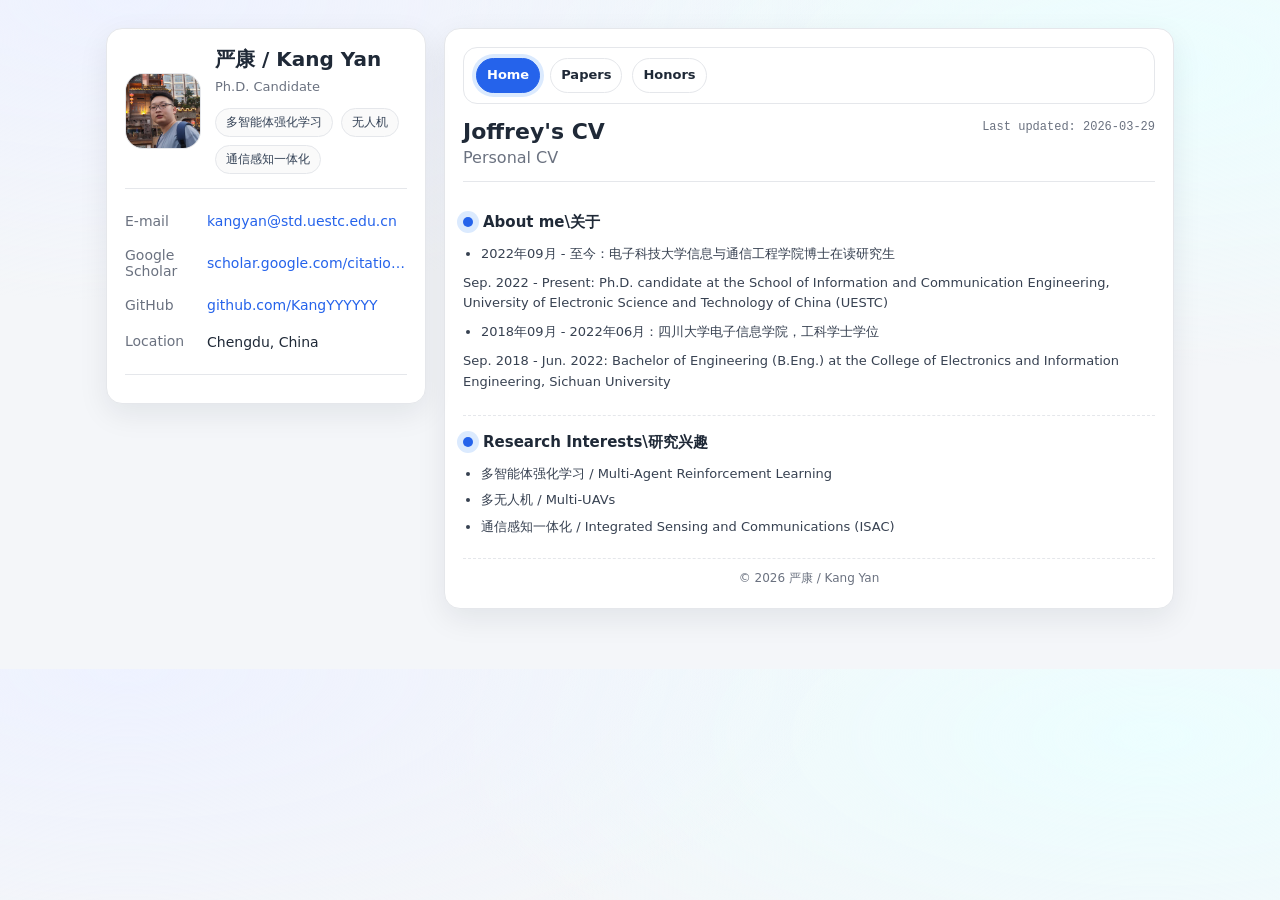
==== index.html @ e9d0a835 "Update homepage content" ====
<!doctype html>
<html lang="zh-CN">
<head>
  <meta charset="utf-8" />
  <meta name="viewport" content="width=device-width,initial-scale=1" />
  <title>Kang&#x27;s CV</title>
  <meta name="description" content="CV" />
  <!-- CV_SHELL_GENERATED -->
  <style>
:root{
  --bg:#f4f6f9;
  --card:#ffffff;
  --text:#1f2937;
  --muted:#6b7280;
  --line:#e5e7eb;
  --primary:#2563eb;
  --primary-weak:#dbeafe;
  --shadow:0 10px 30px rgba(17,24,39,.08);
  --radius:16px;
  --mono: ui-monospace, SFMono-Regular, Menlo, Monaco, Consolas, "Liberation Mono", "Courier New", monospace;
  --sans: ui-sans-serif, system-ui, -apple-system, "Segoe UI", Roboto, "Helvetica Neue", Arial, "Noto Sans",
          "PingFang SC","Hiragino Sans GB","Microsoft YaHei", sans-serif;
}
*{ box-sizing:border-box; }
body{
  margin:0;
  font-family:var(--sans);
  color:var(--text);
  background: radial-gradient(1200px 500px at 10% 0%, #eef2ff 0%, transparent 60%),
              radial-gradient(1200px 500px at 90% 10%, #ecfeff 0%, transparent 60%),
              var(--bg);
  line-height:1.6;
}
a{ color:var(--primary); text-decoration:none; }
a:hover{ text-decoration:underline; }

.wrap{
  max-width:1100px;
  margin:28px auto;
  padding:0 16px 32px;
  display:grid;
  grid-template-columns: 320px 1fr;
  gap:18px;
  align-items:start;
}
.card{
  background:var(--card);
  border:1px solid var(--line);
  border-radius:var(--radius);
  box-shadow:var(--shadow);
}

/* Sidebar */
.sidebar{
  position:sticky;
  top:18px;
  padding:18px 18px 14px;
}
.profile{
  display:flex;
  gap:14px;
  align-items:center;
  padding-bottom:14px;
  border-bottom:1px solid var(--line);
}
.avatar{
  width:76px; height:76px;
  border-radius:18px;
  background:#ddd;
  overflow:hidden;
  flex:0 0 auto;
  border:1px solid var(--line);
}
.avatar img{ width:100%; height:100%; object-fit:cover; display:block; }
.name{ font-size:20px; font-weight:750; margin:0; line-height:1.2; }
.title{ margin:6px 0 0; color:var(--muted); font-size:13px; }
.tags{ margin-top:10px; display:flex; gap:8px; flex-wrap:wrap; }
.tag{ font-size:12px; padding:4px 10px; border-radius:999px; border:1px solid var(--line); background:#fafafa; color:#334155; }

.contact{
  padding:14px 0;
  border-bottom:1px solid var(--line);
}
.contact .item{
  display:flex; gap:10px; align-items:center;
  padding:7px 0; font-size:14px;
}
.contact .k{ color:var(--muted); width:72px; flex:0 0 auto; line-height:1.2; }
.contact .v{ flex:1; min-width:0; overflow-wrap:anywhere; }
.contact .v a{
  display:block;
  max-width:100%;
  overflow:hidden;
  text-overflow:ellipsis;
  white-space:nowrap;
}

.actions{ padding-top:14px; display:flex; gap:10px; flex-wrap:wrap; }
.btn{
  display:inline-flex; align-items:center; gap:8px;
  padding:9px 12px; border-radius:12px;
  border:1px solid var(--line);
  background:#fff; color:var(--text);
  font-weight:650; font-size:13px;
  cursor:pointer; user-select:none;
}
.btn.primary{ background:var(--primary); border-color:var(--primary); color:#fff; }
.btn:hover{ filter:brightness(.98); }

.hint{ margin:12px 0 0; color:var(--muted); font-size:12px; }

/* Main */
.main{ padding:18px 18px 20px; }

/* Navbar */
.navbar{
  display:flex;
  gap:10px;
  flex-wrap:wrap;
  padding:10px 12px;
  border:1px solid var(--line);
  border-radius:14px;
  background:#fff;
  margin-bottom:14px;
}
.navbar .navlink{
  display:inline-flex;
  align-items:center;
  padding:6px 10px;
  border-radius:999px;
  border:1px solid var(--line);
  background:#fff;
  color:var(--text);
  font-weight:750;
  font-size:13px;
}
.navbar .navlink:hover{
  text-decoration:none;
  filter:brightness(.98);
  border-color: rgba(37,99,235,.35);
  box-shadow:0 0 0 4px var(--primary-weak);
}

.navbar .navlink.active{
  background:var(--primary);
  border-color:var(--primary);
  color:#fff;
  text-decoration:none;
  box-shadow:0 0 0 4px var(--primary-weak);
}

.ext-content{ font-size:13px; color:#374151; }
.ext-content img{ max-width:100%; height:auto; }
.ext-content table{ border-collapse:collapse; max-width:100%; }
.ext-content th,.ext-content td{ border:1px solid var(--line); padding:6px 8px; }
.ext-content code{ font-family:var(--mono); font-size:12px; background:#f3f4f6; padding:2px 4px; border-radius:6px; }

.topbar{
  display:flex; justify-content:space-between; align-items:flex-start; gap:12px;
  padding-bottom:10px; border-bottom:1px solid var(--line); margin-bottom:14px;
}
.topbar h1{ margin:0; font-size:22px; line-height:1.25; }
.topbar .meta{
  text-align:right; color:var(--muted); font-size:12px;
  font-family:var(--mono); white-space:nowrap;
}

section{ padding:14px 0; border-bottom:1px dashed var(--line); }
section:last-child{ border-bottom:none; }
.sec-title{
  display:flex; align-items:center; gap:10px;
  margin:0 0 10px; font-size:15px; font-weight:800;
}
.dot{
  width:10px; height:10px; border-radius:999px;
  background:var(--primary);
  box-shadow:0 0 0 6px var(--primary-weak);
  flex:0 0 auto;
}
.lead{ margin:0; font-size:14px; color:#111827; }
.muted{ color:var(--muted); }

ul{ margin:8px 0 0 18px; padding:0; color:#374151; font-size:13px; }
li{ margin:6px 0; }
p{ margin:8px 0; color:#374151; font-size:13px; }

/* Publications */
.pub{
  display:flex; gap:12px;
  padding:10px 12px;
  border:1px solid var(--line);
  border-radius:14px;
  background:#fff;
  margin-top:10px;
}
.pub .idx{
  font-family:var(--mono);
  color:var(--muted);
  width:28px;
  flex:0 0 auto;
  text-align:right;
  padding-top:2px;
}
.pub .content{ flex:1; min-width:0; }
.pub .ptitle{ margin:0; font-weight:800; color:#111827; font-size:13px; }
.pub .meta-line{
  margin:4px 0 0;
  display:flex;
  flex-wrap:wrap;
  gap:8px;
  align-items:center;
  font-size:12px;
  color:#374151;
}
.pub .authors-text{ min-width:0; }
.pub .venue-badge{
  display:inline-flex;
  align-items:center;
  padding:2px 10px;
  border-radius:999px;
  border:1px solid rgba(37,99,235,.25);
  background: linear-gradient(90deg, rgba(37,99,235,.14), rgba(16,185,129,.10));
  color:#0f172a;
  font-weight:800;
}
.pub .authors{ margin:4px 0 0; font-size:12px; color:#374151; }
.pub .venue{ margin:4px 0 0; font-size:12px; color:var(--muted); }
.links{ margin-top:8px; display:flex; gap:8px; flex-wrap:wrap; }
.pill{
  font-size:12px;
  padding:5px 10px;
  border-radius:999px;
  border:1px solid var(--line);
  background:#fff;
}

.footer{ margin-top:10px; color:var(--muted); font-size:12px; text-align:center; }

@media (max-width: 940px){
  .wrap{ grid-template-columns:1fr; }
  .sidebar{ position:relative; top:auto; }
  .topbar .meta{ text-align:left; white-space:normal; }
}
  </style>
<script>
(function(){
  var PREFIX = "CV_ZOOM=";

  function parseDesired(){
    try{
      if (window.name && window.name.indexOf(PREFIX) === 0){
        var v = parseFloat(window.name.slice(PREFIX.length));
        if (isFinite(v) && v > 0) return v;
      }
    }catch(e){}
    return null;
  }

  var lastDpr = window.devicePixelRatio || 1;
  var desired = parseDesired();
  if (!desired) desired = lastDpr;

  function apply(){
    var cur = window.devicePixelRatio || 1;
    if (!cur) cur = 1;
    var factor = desired / cur;
    if (isFinite(factor) && factor > 0.1 && factor < 10){
      var de = document.documentElement;
      if ('zoom' in de.style){
        de.style.zoom = factor;
      }else{
        de.style.transformOrigin = '0 0';
        de.style.transform = 'scale(' + factor + ')';
        de.style.width = (100 / factor) + '%';
      }
    }
  }

  function save(){
    try{ window.name = PREFIX + String(desired); }catch(e){}
  }

  // Apply ASAP (before paint as much as possible)
  apply();

  // If user changes browser zoom (devicePixelRatio changes), adopt it and avoid double scaling.
  window.addEventListener("resize", function(){
    var dpr = window.devicePixelRatio || 1;
    if (Math.abs(dpr - lastDpr) > 0.001){
      desired = dpr;
      lastDpr = dpr;
      apply(); // becomes 1x when desired == dpr
      save();
    }
  });

  window.addEventListener("pagehide", save);
  window.addEventListener("beforeunload", save);
})();
</script>
</head>

<body>
  <div class="wrap">
    <aside class="card sidebar">
      <div class="profile">
        <div class="avatar"><img src="./CV.png" alt="avatar" /></div>
        <div>
          <h2 class="name">严康 / Kang Yan</h2>
          <p class="title">Ph.D. Candidate</p>
          <div class="tags"><span class="tag">多智能体强化学习</span><span class="tag">无人机</span><span class="tag">通信感知一体化</span></div>
        </div>
      </div>

      <div class="contact">
<div class="item"><div class="k">E-mail</div><div class="v"><a href="mailto:kangyan@std.uestc.edu.cn" title="mailto:kangyan@std.uestc.edu.cn" target="_blank" rel="noopener noreferrer">kangyan@std.uestc.edu.cn</a></div></div>
<div class="item"><div class="k">Google Scholar</div><div class="v"><a href="https://scholar.google.com/citations?user=vpVf8rEAAAAJ" title="https://scholar.google.com/citations?user=vpVf8rEAAAAJ" target="_blank" rel="noopener noreferrer">scholar.google.com/citations?user=vpVf8rEAAAAJ</a></div></div>
<div class="item"><div class="k">GitHub</div><div class="v"><a href="https://github.com/KangYYYYYY" title="https://github.com/KangYYYYYY" target="_blank" rel="noopener noreferrer">github.com/KangYYYYYY</a></div></div>
<div class="item"><div class="k">Location</div><div class="v">Chengdu, China</div></div>
      </div>

      <div class="actions">

      </div>


    </aside>

    <main class="card main">
<nav class="navbar"><a class="navlink active" href="index.html" target="_self">Home</a><a class="navlink" href="papers.html" target="_self">Papers</a><a class="navlink" href="honors.html" target="_self">Honors</a></nav>
      <div class="topbar">
        <div>
          <h1>Joffrey's CV</h1>
          <div class="muted">Personal CV</div>
        </div>
        <div class="meta">
          <div>Last updated: 2026-03-29</div>
        </div>
      </div>

<section>
<h3 class="sec-title"><span class="dot"></span>About me\关于</h3>
<ul>
<li>2022年09月 - 至今：电子科技大学信息与通信工程学院博士在读研究生</li>
</ul>
<p>Sep. 2022 - Present: Ph.D. candidate at the School of Information and Communication Engineering, University of Electronic Science and Technology of China (UESTC)</p>
<ul>
<li>2018年09月 - 2022年06月：四川大学电子信息学院，工科学士学位</li>
</ul>
<p>Sep. 2018 - Jun. 2022: Bachelor of Engineering (B.Eng.) at the College of Electronics and Information Engineering, Sichuan University</p>
</section>
<section>
<h3 class="sec-title"><span class="dot"></span>Research Interests\研究兴趣</h3>
<ul>
<li>多智能体强化学习 / Multi-Agent Reinforcement Learning</li>
<li>多无人机 / Multi-UAVs</li>
<li>通信感知一体化 / Integrated Sensing and Communications (ISAC)</li>
</ul>
</section>

      <div class="footer">© 2026 严康 / Kang Yan</div>
    </main>
  </div>
</body>
</html>
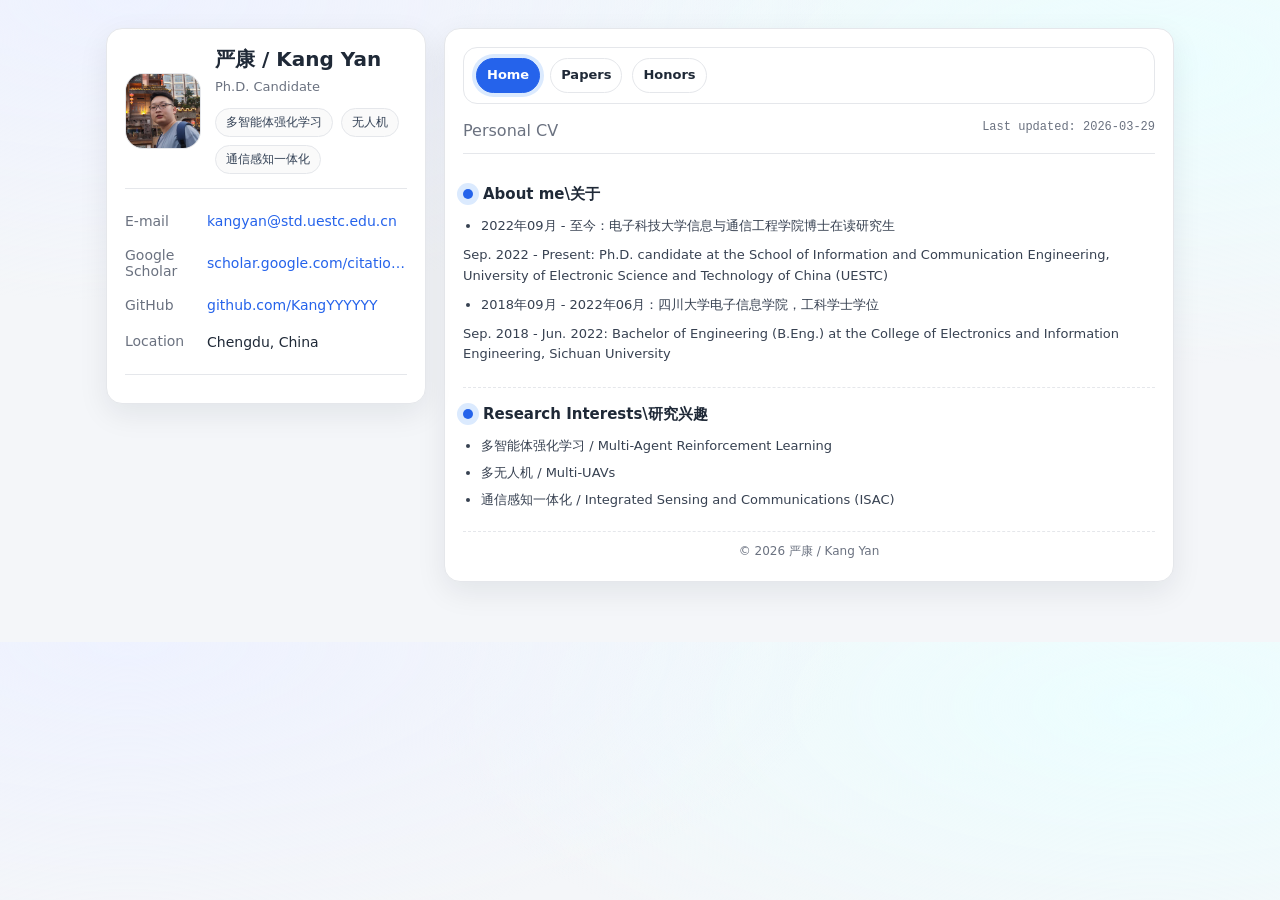
==== commit 46c49f50: "Regenerate site pages and update CV build logic" ====
--- a/index.html
+++ b/index.html
@@ -330,7 +330,7 @@
 <nav class="navbar"><a class="navlink active" href="index.html" target="_self">Home</a><a class="navlink" href="papers.html" target="_self">Papers</a><a class="navlink" href="honors.html" target="_self">Honors</a></nav>
       <div class="topbar">
         <div>
-          <h1>Joffrey's CV</h1>
+          <h1> </h1>
           <div class="muted">Personal CV</div>
         </div>
         <div class="meta">
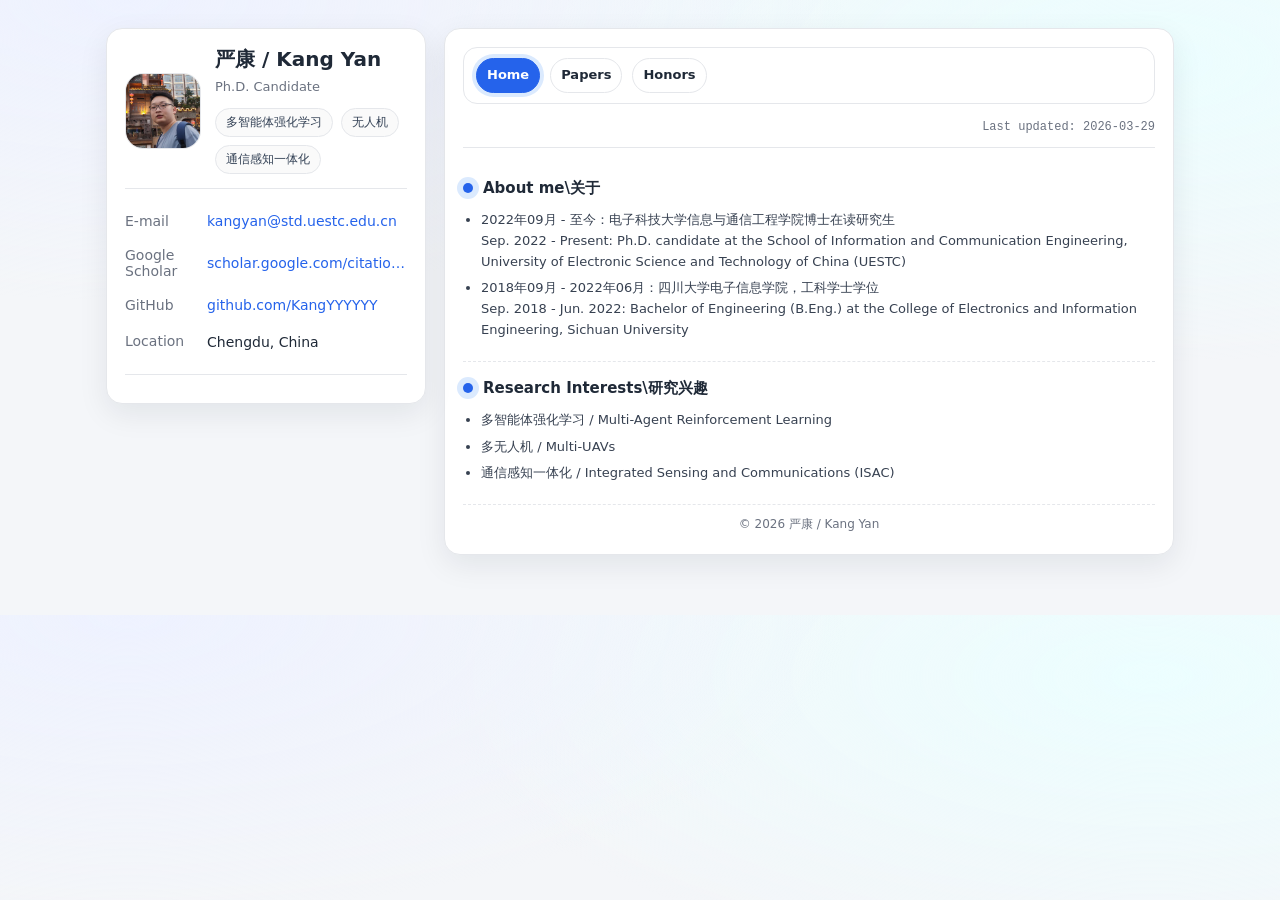
==== commit 18b0eb66: "Align About me bilingual item formatting" ====
--- a/index.html
+++ b/index.html
@@ -331,7 +331,7 @@
       <div class="topbar">
         <div>
           <h1> </h1>
-          <div class="muted">Personal CV</div>
+          <div class="muted"> </div>
         </div>
         <div class="meta">
           <div>Last updated: 2026-03-29</div>
@@ -341,13 +341,9 @@
 <section>
 <h3 class="sec-title"><span class="dot"></span>About me\关于</h3>
 <ul>
-<li>2022年09月 - 至今：电子科技大学信息与通信工程学院博士在读研究生</li>
+<li>2022年09月 - 至今：电子科技大学信息与通信工程学院博士在读研究生<br>Sep. 2022 - Present: Ph.D. candidate at the School of Information and Communication Engineering, University of Electronic Science and Technology of China (UESTC)</li>
+<li>2018年09月 - 2022年06月：四川大学电子信息学院，工科学士学位<br>Sep. 2018 - Jun. 2022: Bachelor of Engineering (B.Eng.) at the College of Electronics and Information Engineering, Sichuan University</li>
 </ul>
-<p>Sep. 2022 - Present: Ph.D. candidate at the School of Information and Communication Engineering, University of Electronic Science and Technology of China (UESTC)</p>
-<ul>
-<li>2018年09月 - 2022年06月：四川大学电子信息学院，工科学士学位</li>
-</ul>
-<p>Sep. 2018 - Jun. 2022: Bachelor of Engineering (B.Eng.) at the College of Electronics and Information Engineering, Sichuan University</p>
 </section>
 <section>
 <h3 class="sec-title"><span class="dot"></span>Research Interests\研究兴趣</h3>
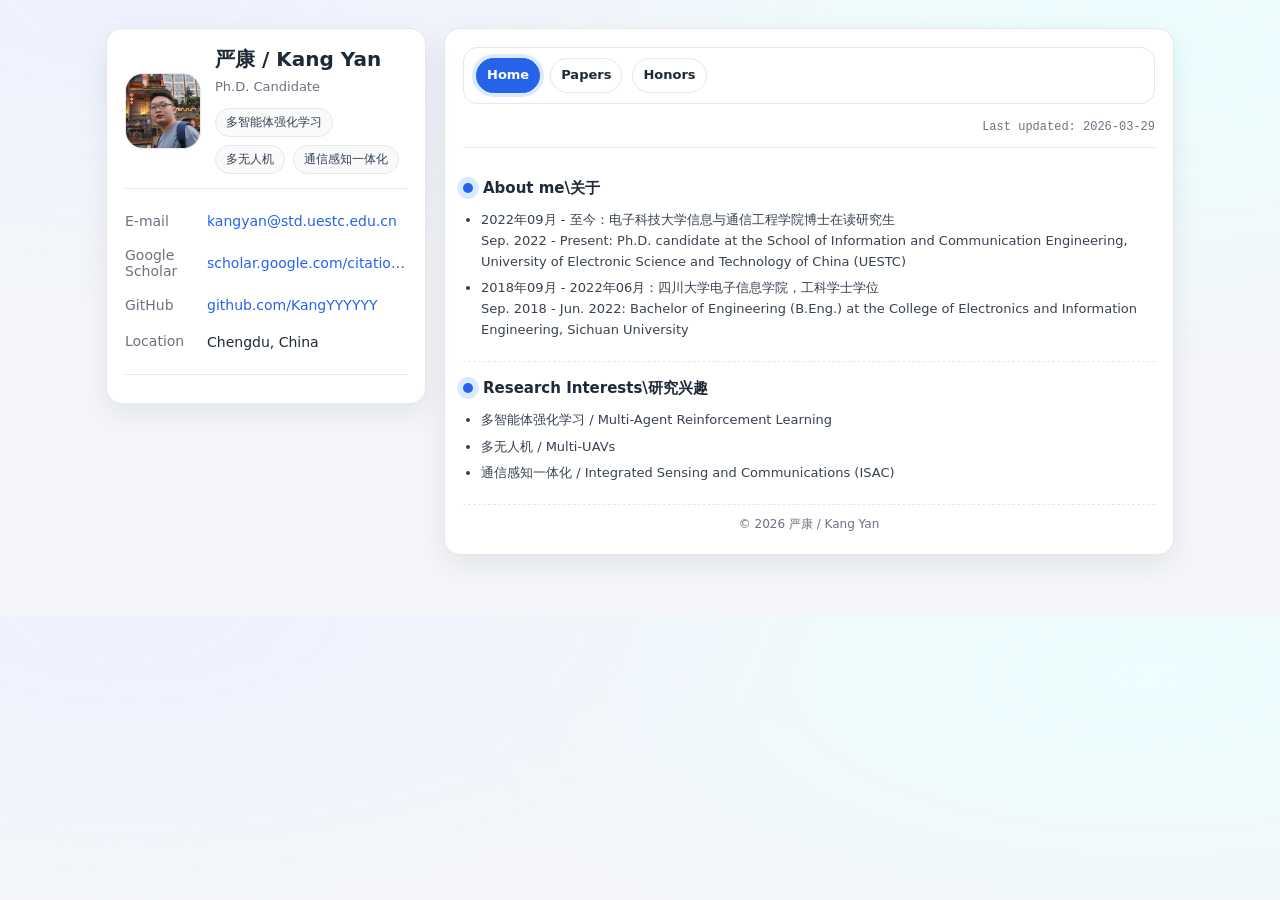
==== commit 5533e07e: "Update CV content and regenerate site pages" ====
--- a/index.html
+++ b/index.html
@@ -308,7 +308,7 @@
         <div>
           <h2 class="name">严康 / Kang Yan</h2>
           <p class="title">Ph.D. Candidate</p>
-          <div class="tags"><span class="tag">多智能体强化学习</span><span class="tag">无人机</span><span class="tag">通信感知一体化</span></div>
+          <div class="tags"><span class="tag">多智能体强化学习</span><span class="tag">多无人机</span><span class="tag">通信感知一体化</span></div>
         </div>
       </div>
 
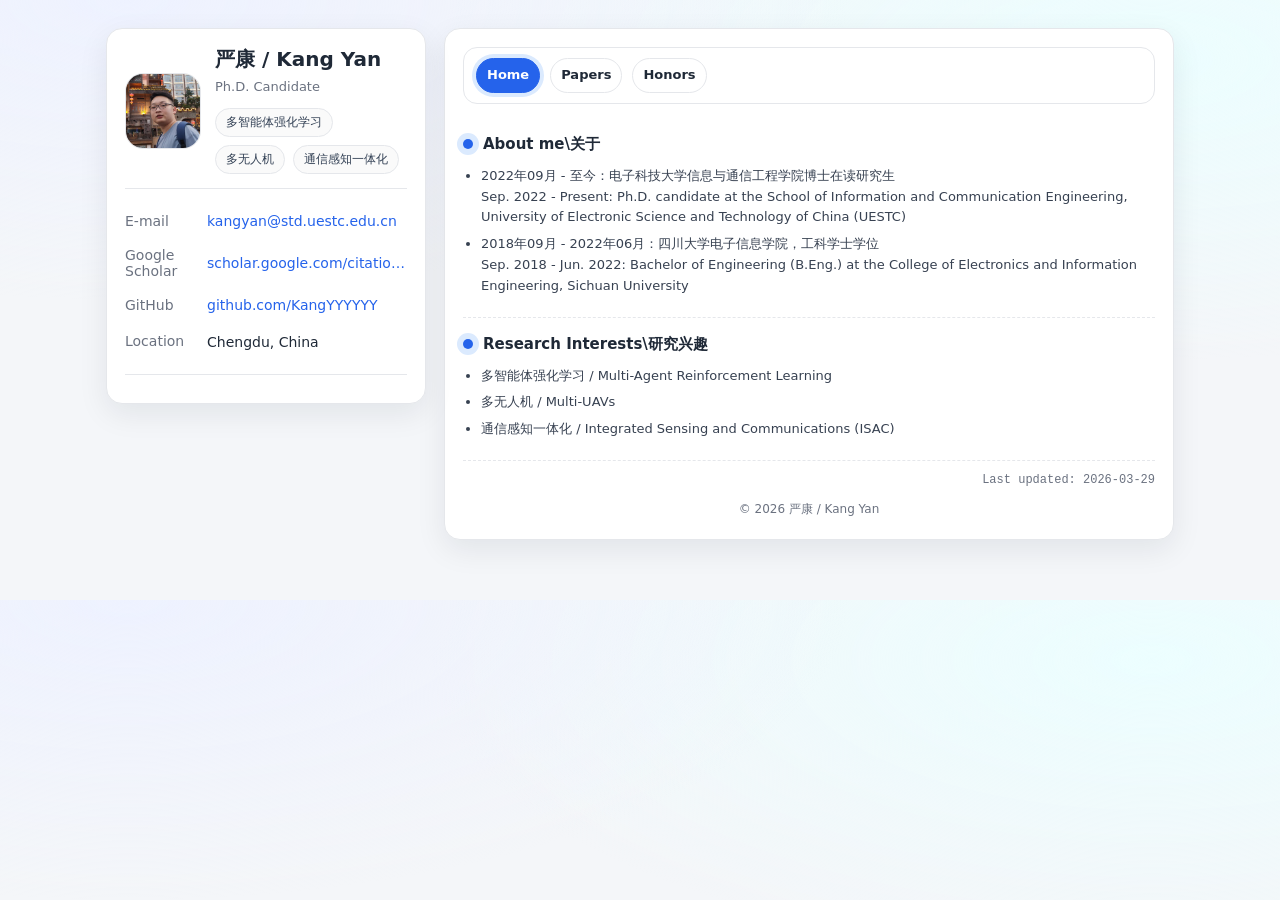
==== commit be1b2312: "Relocate Last updated display" ====
--- a/index.html
+++ b/index.html
@@ -155,14 +155,13 @@
 .ext-content th,.ext-content td{ border:1px solid var(--line); padding:6px 8px; }
 .ext-content code{ font-family:var(--mono); font-size:12px; background:#f3f4f6; padding:2px 4px; border-radius:6px; }
 
-.topbar{
-  display:flex; justify-content:space-between; align-items:flex-start; gap:12px;
-  padding-bottom:10px; border-bottom:1px solid var(--line); margin-bottom:14px;
-}
-.topbar h1{ margin:0; font-size:22px; line-height:1.25; }
-.topbar .meta{
-  text-align:right; color:var(--muted); font-size:12px;
-  font-family:var(--mono); white-space:nowrap;
+
+.updated{
+    margin-top:10px;
+    color:var(--muted);
+    font-size:12px;
+    font-family:var(--mono);
+    text-align:right;
 }
 
 section{ padding:14px 0; border-bottom:1px dashed var(--line); }
@@ -239,7 +238,7 @@
 @media (max-width: 940px){
   .wrap{ grid-template-columns:1fr; }
   .sidebar{ position:relative; top:auto; }
-  .topbar .meta{ text-align:left; white-space:normal; }
+    .updated{ text-align:left; white-space:normal; }
 }
   </style>
 <script>
@@ -328,16 +327,6 @@
 
     <main class="card main">
 <nav class="navbar"><a class="navlink active" href="index.html" target="_self">Home</a><a class="navlink" href="papers.html" target="_self">Papers</a><a class="navlink" href="honors.html" target="_self">Honors</a></nav>
-      <div class="topbar">
-        <div>
-          <h1> </h1>
-          <div class="muted"> </div>
-        </div>
-        <div class="meta">
-          <div>Last updated: 2026-03-29</div>
-        </div>
-      </div>
-
 <section>
 <h3 class="sec-title"><span class="dot"></span>About me\关于</h3>
 <ul>
@@ -354,6 +343,8 @@
 </ul>
 </section>
 
+            <div class="updated">Last updated: 2026-03-29</div>
+
       <div class="footer">© 2026 严康 / Kang Yan</div>
     </main>
   </div>
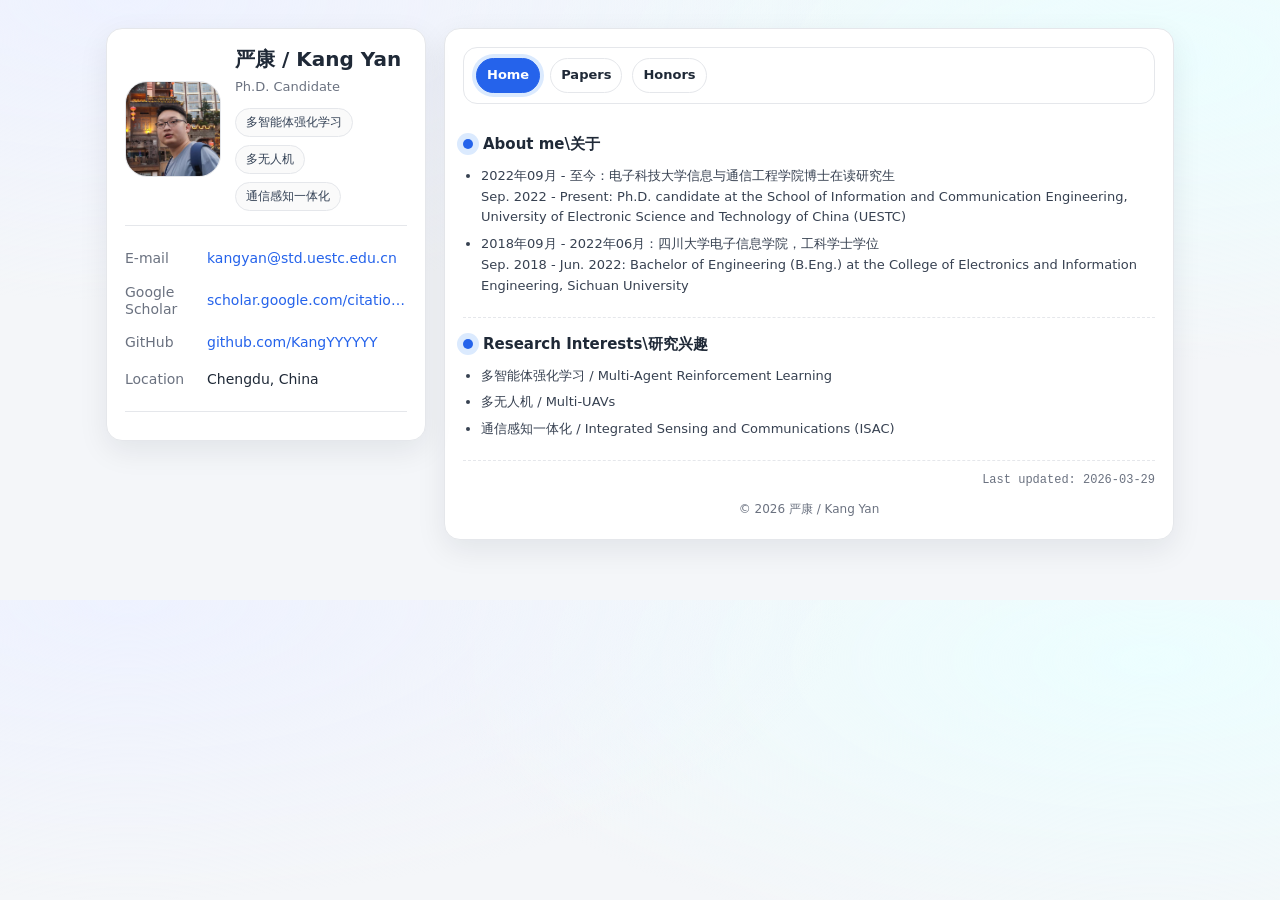
==== commit 7fea6674: "Adjust profile image and page layout" ====
--- a/index.html
+++ b/index.html
@@ -64,8 +64,8 @@
   border-bottom:1px solid var(--line);
 }
 .avatar{
-  width:76px; height:76px;
-  border-radius:18px;
+    width:96px; height:96px;
+    border-radius:22px;
   background:#ddd;
   overflow:hidden;
   flex:0 0 auto;
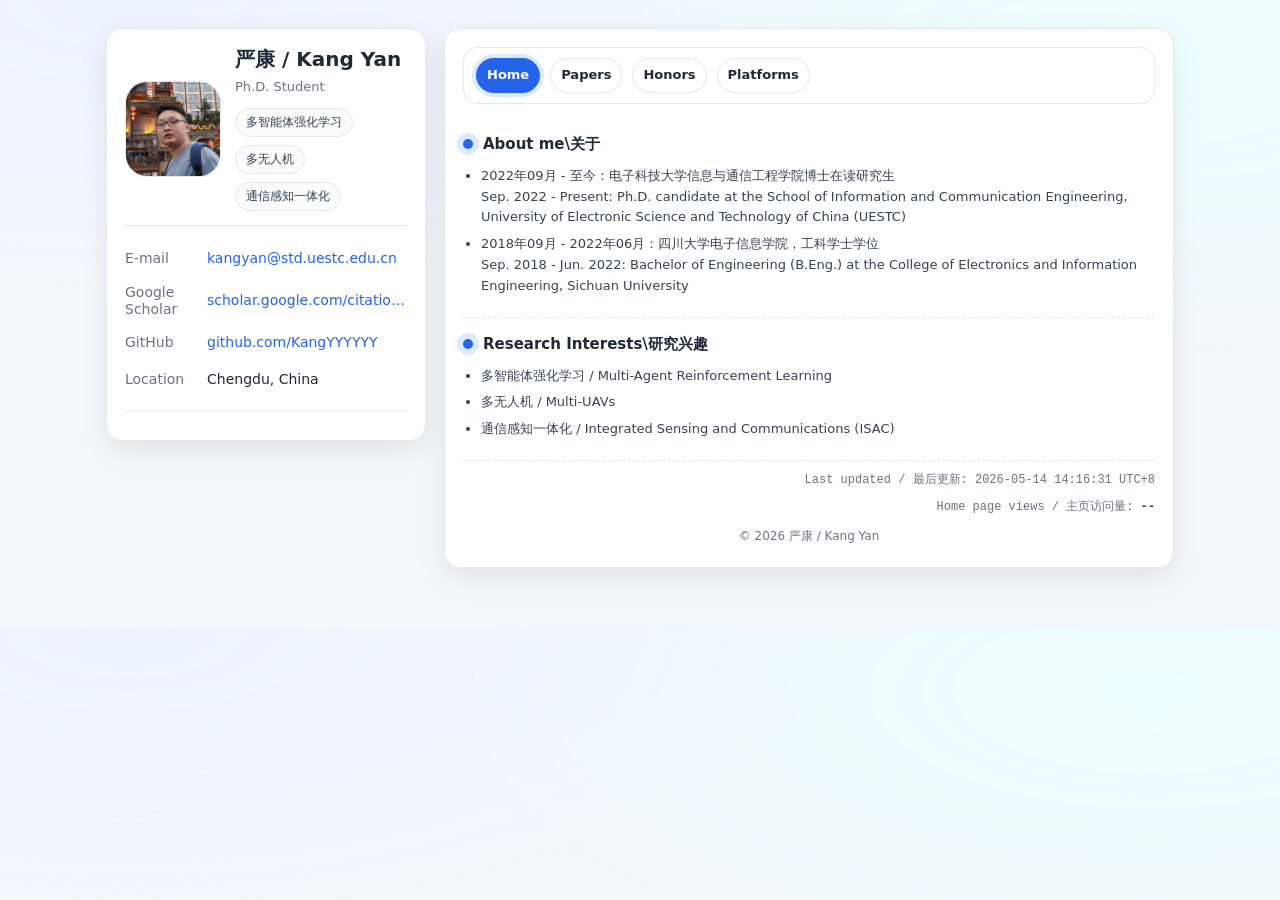
==== commit b2003ca2: "Initial public version" ====
--- a/index.html
+++ b/index.html
@@ -234,11 +234,23 @@
 }
 
 .footer{ margin-top:10px; color:var(--muted); font-size:12px; text-align:center; }
+.page-counter{
+  margin-top:8px;
+  color:var(--muted);
+  font-size:12px;
+  font-family:var(--mono);
+  text-align:right;
+}
+.page-counter strong{
+  color:#374151;
+  font-weight:800;
+}
 
 @media (max-width: 940px){
   .wrap{ grid-template-columns:1fr; }
   .sidebar{ position:relative; top:auto; }
     .updated{ text-align:left; white-space:normal; }
+    .page-counter{ text-align:left; }
 }
   </style>
 <script>
@@ -306,7 +318,7 @@
         <div class="avatar"><img src="./CV.png" alt="avatar" /></div>
         <div>
           <h2 class="name">严康 / Kang Yan</h2>
-          <p class="title">Ph.D. Candidate</p>
+          <p class="title">Ph.D. Student</p>
           <div class="tags"><span class="tag">多智能体强化学习</span><span class="tag">多无人机</span><span class="tag">通信感知一体化</span></div>
         </div>
       </div>
@@ -326,7 +338,7 @@
     </aside>
 
     <main class="card main">
-<nav class="navbar"><a class="navlink active" href="index.html" target="_self">Home</a><a class="navlink" href="papers.html" target="_self">Papers</a><a class="navlink" href="honors.html" target="_self">Honors</a></nav>
+<nav class="navbar"><a class="navlink active" href="index.html" target="_self">Home</a><a class="navlink" href="papers.html" target="_self">Papers</a><a class="navlink" href="honors.html" target="_self">Honors</a><a class="navlink" href="platforms.html" target="_self">Platforms</a></nav>
 <section>
 <h3 class="sec-title"><span class="dot"></span>About me\关于</h3>
 <ul>
@@ -343,10 +355,15 @@
 </ul>
 </section>
 
-            <div class="updated">Last updated: 2026-03-29</div>
+            <div class="updated" data-github-updated>
+              <span data-updated-label>Last updated / 最后更新</span>: <time data-updated-time datetime="2026-05-14T14:16:31+08:00">2026-05-14 14:16:31 UTC+8</time>
+            </div>
+<div class="page-counter" id="busuanzi_container_page_pv">Home page views / 主页访问量: <strong><span id="busuanzi_value_page_pv">--</span></strong></div>
 
       <div class="footer">© 2026 严康 / Kang Yan</div>
     </main>
   </div>
+<script src="commit-updated.js"></script>
+<script async src="https://busuanzi.ibruce.info/busuanzi/2.3/busuanzi.pure.mini.js"></script>
 </body>
 </html>
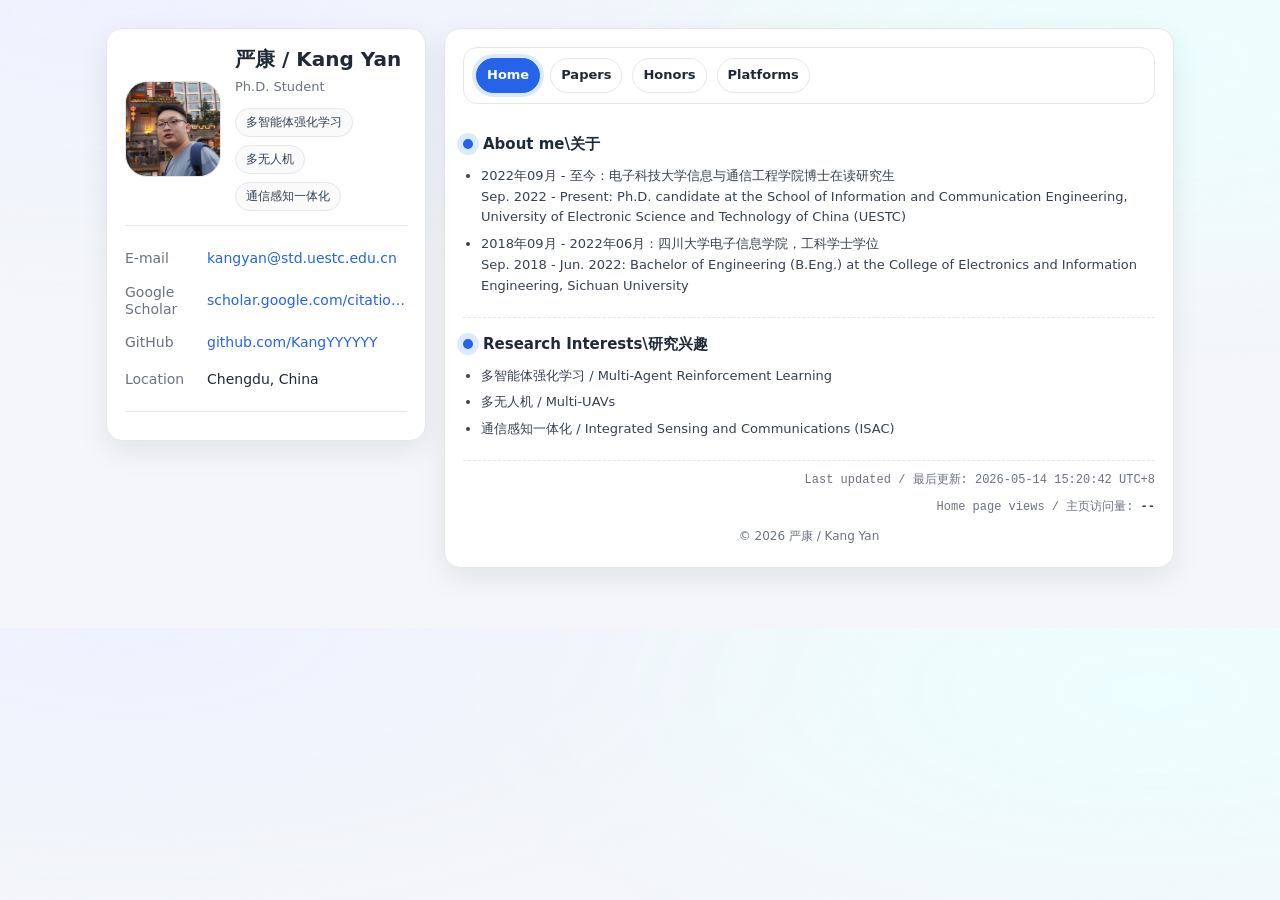
==== commit 0c5bc754: "update" ====
--- a/index.html
+++ b/index.html
@@ -235,6 +235,8 @@
 
 .footer{ margin-top:10px; color:var(--muted); font-size:12px; text-align:center; }
 .page-counter{
+  display:block !important;
+  width:100%;
   margin-top:8px;
   color:var(--muted);
   font-size:12px;
@@ -250,7 +252,7 @@
   .wrap{ grid-template-columns:1fr; }
   .sidebar{ position:relative; top:auto; }
     .updated{ text-align:left; white-space:normal; }
-    .page-counter{ text-align:left; }
+    .page-counter{ text-align:right; }
 }
   </style>
 <script>
@@ -356,7 +358,7 @@
 </section>
 
             <div class="updated" data-github-updated>
-              <span data-updated-label>Last updated / 最后更新</span>: <time data-updated-time datetime="2026-05-14T14:16:31+08:00">2026-05-14 14:16:31 UTC+8</time>
+              <span data-updated-label>Last updated / 最后更新</span>: <time data-updated-time datetime="2026-05-14T15:20:42+08:00">2026-05-14 15:20:42 UTC+8</time>
             </div>
 <div class="page-counter" id="busuanzi_container_page_pv">Home page views / 主页访问量: <strong><span id="busuanzi_value_page_pv">--</span></strong></div>
 
